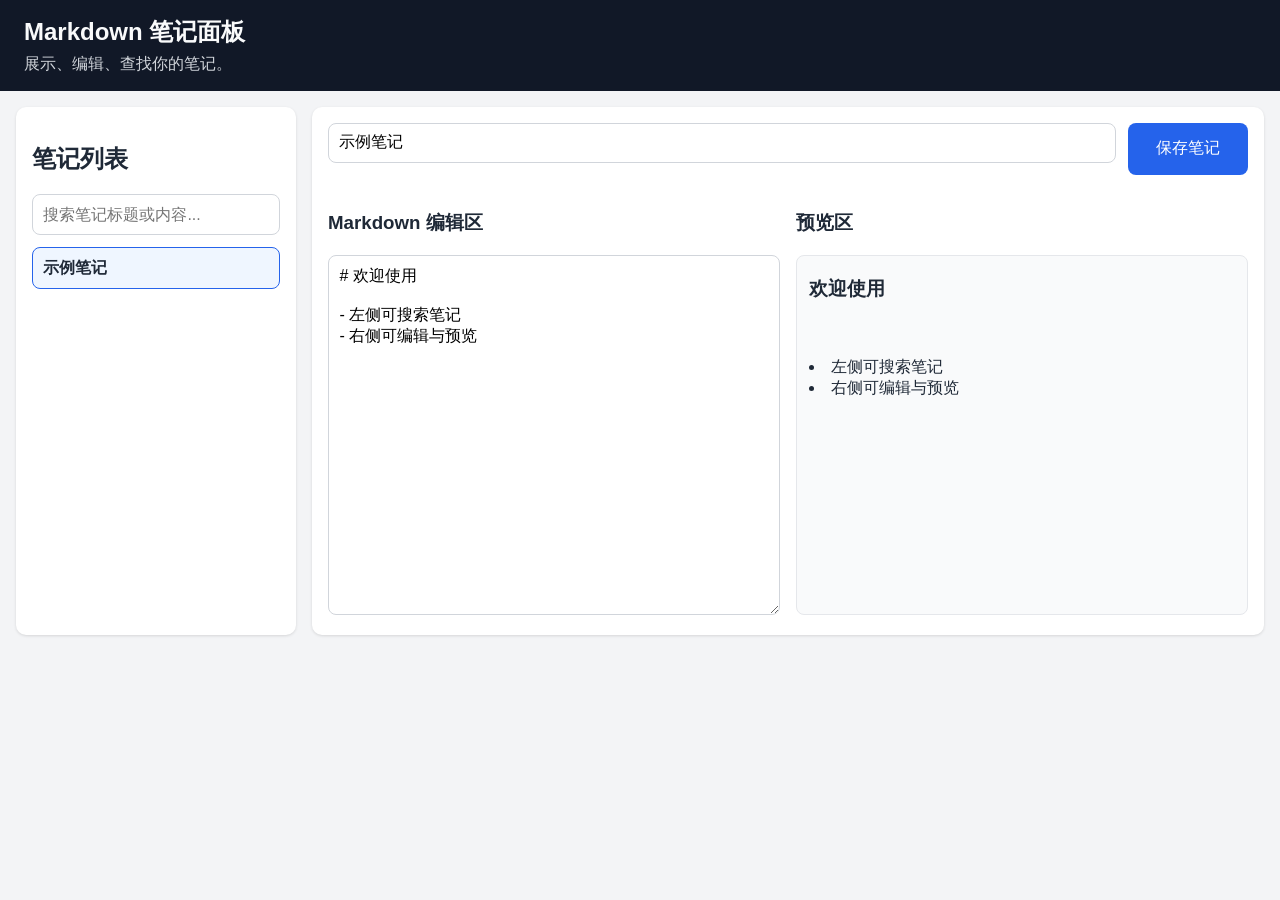
==== frontend/index.html @ f31363c0 "初始化前后端目录并搭建基础 Markdown 前端页面" ====
<!doctype html>
<html lang="zh-CN">
  <head>
    <meta charset="UTF-8" />
    <meta name="viewport" content="width=device-width, initial-scale=1.0" />
    <title>Markdown 笔记面板</title>
    <link rel="stylesheet" href="styles.css" />
  </head>
  <body>
    <header>
      <h1>Markdown 笔记面板</h1>
      <p>展示、编辑、查找你的笔记。</p>
    </header>

    <main>
      <aside class="notes-panel">
        <h2>笔记列表</h2>
        <input id="searchInput" type="search" placeholder="搜索笔记标题或内容..." />
        <ul id="notesList"></ul>
      </aside>

      <section class="editor-panel">
        <div class="toolbar">
          <input id="titleInput" type="text" placeholder="笔记标题" />
          <button id="saveBtn">保存笔记</button>
        </div>

        <div class="content-grid">
          <div>
            <h3>Markdown 编辑区</h3>
            <textarea id="markdownInput" placeholder="# 在这里开始写作..."></textarea>
          </div>
          <div>
            <h3>预览区</h3>
            <article id="preview" class="preview"></article>
          </div>
        </div>
      </section>
    </main>

    <script src="app.js"></script>
  </body>
</html>
---- frontend/styles.css ----
:root {
  font-family: "Segoe UI", "PingFang SC", sans-serif;
  color: #1f2937;
  background: #f3f4f6;
}

* {
  box-sizing: border-box;
}

body {
  margin: 0;
  min-height: 100vh;
}

header {
  background: #111827;
  color: #f9fafb;
  padding: 1rem 1.5rem;
}

header h1 {
  margin: 0;
  font-size: 1.5rem;
}

header p {
  margin: 0.35rem 0 0;
  color: #d1d5db;
}

main {
  display: grid;
  grid-template-columns: 280px 1fr;
  gap: 1rem;
  padding: 1rem;
}

.notes-panel,
.editor-panel {
  background: #ffffff;
  border-radius: 10px;
  padding: 1rem;
  box-shadow: 0 1px 3px rgba(0, 0, 0, 0.12);
}

#searchInput,
#titleInput,
#markdownInput,
button {
  width: 100%;
  border: 1px solid #d1d5db;
  border-radius: 8px;
  padding: 0.65rem;
  font: inherit;
}

#searchInput,
#titleInput {
  margin-bottom: 0.75rem;
}

#notesList {
  list-style: none;
  margin: 0;
  padding: 0;
  display: grid;
  gap: 0.5rem;
}

#notesList li {
  border: 1px solid #e5e7eb;
  border-radius: 8px;
  padding: 0.6rem;
  cursor: pointer;
}

#notesList li:hover,
#notesList li.active {
  border-color: #2563eb;
  background: #eff6ff;
}

.toolbar {
  display: grid;
  grid-template-columns: 1fr 120px;
  gap: 0.75rem;
  margin-bottom: 1rem;
}

button {
  background: #2563eb;
  color: #fff;
  border: none;
  cursor: pointer;
}

button:hover {
  background: #1d4ed8;
}

.content-grid {
  display: grid;
  grid-template-columns: 1fr 1fr;
  gap: 1rem;
}

#markdownInput {
  min-height: 360px;
  resize: vertical;
}

.preview {
  min-height: 360px;
  border: 1px solid #e5e7eb;
  border-radius: 8px;
  padding: 0.75rem;
  background: #f9fafb;
}

.preview h1,
.preview h2,
.preview h3 {
  margin-top: 0.5rem;
}

@media (max-width: 960px) {
  main {
    grid-template-columns: 1fr;
  }

  .content-grid {
    grid-template-columns: 1fr;
  }
}
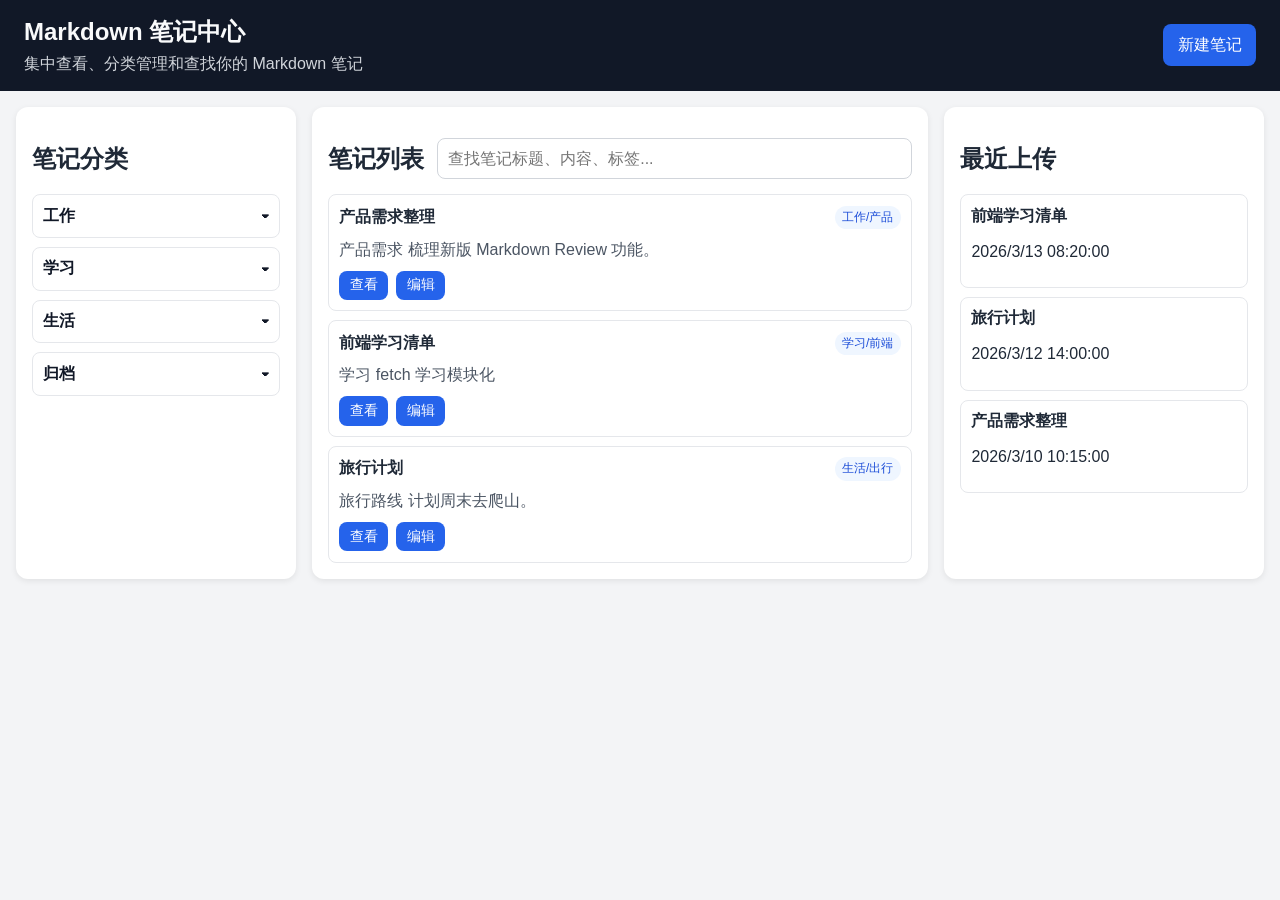
==== commit f6a88823: "重构前端为主页+编辑页并补全后端交互接口" ====
--- a/frontend/index.html
+++ b/frontend/index.html
@@ -3,41 +3,52 @@
   <head>
     <meta charset="UTF-8" />
     <meta name="viewport" content="width=device-width, initial-scale=1.0" />
-    <title>Markdown 笔记面板</title>
+    <title>Markdown 笔记中心</title>
     <link rel="stylesheet" href="styles.css" />
   </head>
   <body>
-    <header>
-      <h1>Markdown 笔记面板</h1>
-      <p>展示、编辑、查找你的笔记。</p>
+    <header class="topbar">
+      <div>
+        <h1>Markdown 笔记中心</h1>
+        <p>集中查看、分类管理和查找你的 Markdown 笔记</p>
+      </div>
+      <a class="primary-btn" href="editor.html">新建笔记</a>
     </header>
 
-    <main>
-      <aside class="notes-panel">
-        <h2>笔记列表</h2>
-        <input id="searchInput" type="search" placeholder="搜索笔记标题或内容..." />
-        <ul id="notesList"></ul>
-      </aside>
+    <main class="home-layout">
+      <section class="panel categories-panel">
+        <h2>笔记分类</h2>
+        <ul id="categoryTree" class="category-tree"></ul>
+      </section>
 
-      <section class="editor-panel">
-        <div class="toolbar">
-          <input id="titleInput" type="text" placeholder="笔记标题" />
-          <button id="saveBtn">保存笔记</button>
+      <section class="panel notes-panel">
+        <div class="panel-header">
+          <h2>笔记列表</h2>
+          <input id="searchInput" type="search" placeholder="查找笔记标题、内容、标签..." />
         </div>
+        <ul id="notesList" class="note-list"></ul>
+      </section>
 
-        <div class="content-grid">
-          <div>
-            <h3>Markdown 编辑区</h3>
-            <textarea id="markdownInput" placeholder="# 在这里开始写作..."></textarea>
-          </div>
-          <div>
-            <h3>预览区</h3>
-            <article id="preview" class="preview"></article>
-          </div>
-        </div>
+      <section class="panel recent-panel">
+        <h2>最近上传</h2>
+        <ul id="recentList" class="recent-list"></ul>
       </section>
     </main>
 
-    <script src="app.js"></script>
+    <template id="noteItemTemplate">
+      <li class="note-item">
+        <div class="note-title-row">
+          <strong class="note-title"></strong>
+          <span class="note-category"></span>
+        </div>
+        <p class="note-summary"></p>
+        <div class="note-actions">
+          <a class="inline-btn" data-role="view" target="_blank" rel="noreferrer">查看</a>
+          <a class="inline-btn" data-role="edit">编辑</a>
+        </div>
+      </li>
+    </template>
+
+    <script src="home.js"></script>
   </body>
 </html>
--- a/frontend/styles.css
+++ b/frontend/styles.css
@@ -11,43 +11,78 @@
 body {
   margin: 0;
   min-height: 100vh;
-}
-
-header {
+  background: #f3f4f6;
+}
+
+.topbar {
+  display: flex;
+  justify-content: space-between;
+  align-items: center;
+  gap: 1rem;
+  padding: 1rem 1.5rem;
   background: #111827;
   color: #f9fafb;
-  padding: 1rem 1.5rem;
-}
-
-header h1 {
+}
+
+.topbar h1 {
   margin: 0;
   font-size: 1.5rem;
 }
 
-header p {
+.topbar p {
   margin: 0.35rem 0 0;
   color: #d1d5db;
 }
 
-main {
-  display: grid;
-  grid-template-columns: 280px 1fr;
+.primary-btn,
+button,
+.inline-btn {
+  border: none;
+  border-radius: 8px;
+  padding: 0.65rem 0.9rem;
+  background: #2563eb;
+  color: #fff;
+  text-decoration: none;
+  cursor: pointer;
+  font: inherit;
+}
+
+.primary-btn:hover,
+button:hover,
+.inline-btn:hover {
+  background: #1d4ed8;
+}
+
+.primary-btn.ghost {
+  background: #374151;
+}
+
+.panel {
+  background: #fff;
+  border-radius: 12px;
+  padding: 1rem;
+  box-shadow: 0 2px 6px rgba(0, 0, 0, 0.08);
+}
+
+.home-layout {
+  display: grid;
+  grid-template-columns: 280px 1fr 320px;
   gap: 1rem;
   padding: 1rem;
 }
 
-.notes-panel,
-.editor-panel {
-  background: #ffffff;
-  border-radius: 10px;
-  padding: 1rem;
-  box-shadow: 0 1px 3px rgba(0, 0, 0, 0.12);
+.panel-header {
+  display: grid;
+  grid-template-columns: auto 1fr;
+  align-items: center;
+  gap: 0.8rem;
 }
 
 #searchInput,
 #titleInput,
-#markdownInput,
-button {
+#categoryInput,
+#uploadInput,
+#markdownInput {
   width: 100%;
   border: 1px solid #d1d5db;
   border-radius: 8px;
@@ -55,81 +90,135 @@
   font: inherit;
 }
 
-#searchInput,
-#titleInput {
-  margin-bottom: 0.75rem;
-}
-
-#notesList {
+.category-tree,
+.note-list,
+.recent-list {
   list-style: none;
   margin: 0;
   padding: 0;
   display: grid;
+  gap: 0.55rem;
+}
+
+.category-node,
+.note-item,
+.recent-item {
+  border: 1px solid #e5e7eb;
+  border-radius: 8px;
+  padding: 0.65rem;
+  background: #fff;
+}
+
+.category-toggle {
+  display: flex;
+  justify-content: space-between;
+  align-items: center;
+  width: 100%;
+  background: transparent;
+  color: #111827;
+  border: none;
+  padding: 0;
+  font-weight: 600;
+}
+
+.category-children {
+  margin-top: 0.45rem;
+  padding-left: 0.9rem;
+  border-left: 2px solid #dbeafe;
+  display: none;
+}
+
+.category-children.expanded {
+  display: grid;
+  gap: 0.35rem;
+}
+
+.note-title-row {
+  display: flex;
+  justify-content: space-between;
+  align-items: center;
   gap: 0.5rem;
 }
 
-#notesList li {
-  border: 1px solid #e5e7eb;
-  border-radius: 8px;
-  padding: 0.6rem;
-  cursor: pointer;
-}
-
-#notesList li:hover,
-#notesList li.active {
-  border-color: #2563eb;
+.note-category {
+  font-size: 0.75rem;
+  color: #1d4ed8;
   background: #eff6ff;
-}
-
-.toolbar {
-  display: grid;
-  grid-template-columns: 1fr 120px;
-  gap: 0.75rem;
+  padding: 0.2rem 0.45rem;
+  border-radius: 999px;
+}
+
+.note-summary {
+  color: #4b5563;
+  margin: 0.6rem 0;
+  line-height: 1.4;
+}
+
+.note-actions {
+  display: flex;
+  gap: 0.5rem;
+}
+
+.inline-btn {
+  display: inline-block;
+  padding: 0.35rem 0.65rem;
+  font-size: 0.85rem;
+}
+
+.editor-layout {
+  margin: 1rem;
+}
+
+.editor-toolbar {
+  display: grid;
+  grid-template-columns: 1.4fr 1fr 1.1fr auto auto;
+  gap: 0.7rem;
   margin-bottom: 1rem;
 }
 
-button {
-  background: #2563eb;
-  color: #fff;
-  border: none;
-  cursor: pointer;
-}
-
-button:hover {
-  background: #1d4ed8;
-}
-
-.content-grid {
+.editor-grid {
   display: grid;
   grid-template-columns: 1fr 1fr;
   gap: 1rem;
 }
 
+#markdownInput,
+.preview {
+  min-height: 65vh;
+}
+
 #markdownInput {
-  min-height: 360px;
   resize: vertical;
 }
 
 .preview {
-  min-height: 360px;
   border: 1px solid #e5e7eb;
   border-radius: 8px;
-  padding: 0.75rem;
+  padding: 0.9rem;
   background: #f9fafb;
-}
-
-.preview h1,
-.preview h2,
-.preview h3 {
-  margin-top: 0.5rem;
-}
-
-@media (max-width: 960px) {
-  main {
+  overflow-wrap: anywhere;
+}
+
+.status-message {
+  margin: 0.8rem 0 0;
+  min-height: 1.2em;
+  color: #065f46;
+}
+
+.error {
+  color: #b91c1c;
+}
+
+@media (max-width: 1200px) {
+  .home-layout {
     grid-template-columns: 1fr;
   }
-
-  .content-grid {
+}
+
+@media (max-width: 1024px) {
+  .editor-toolbar,
+  .editor-grid,
+  .panel-header {
     grid-template-columns: 1fr;
   }
 }
